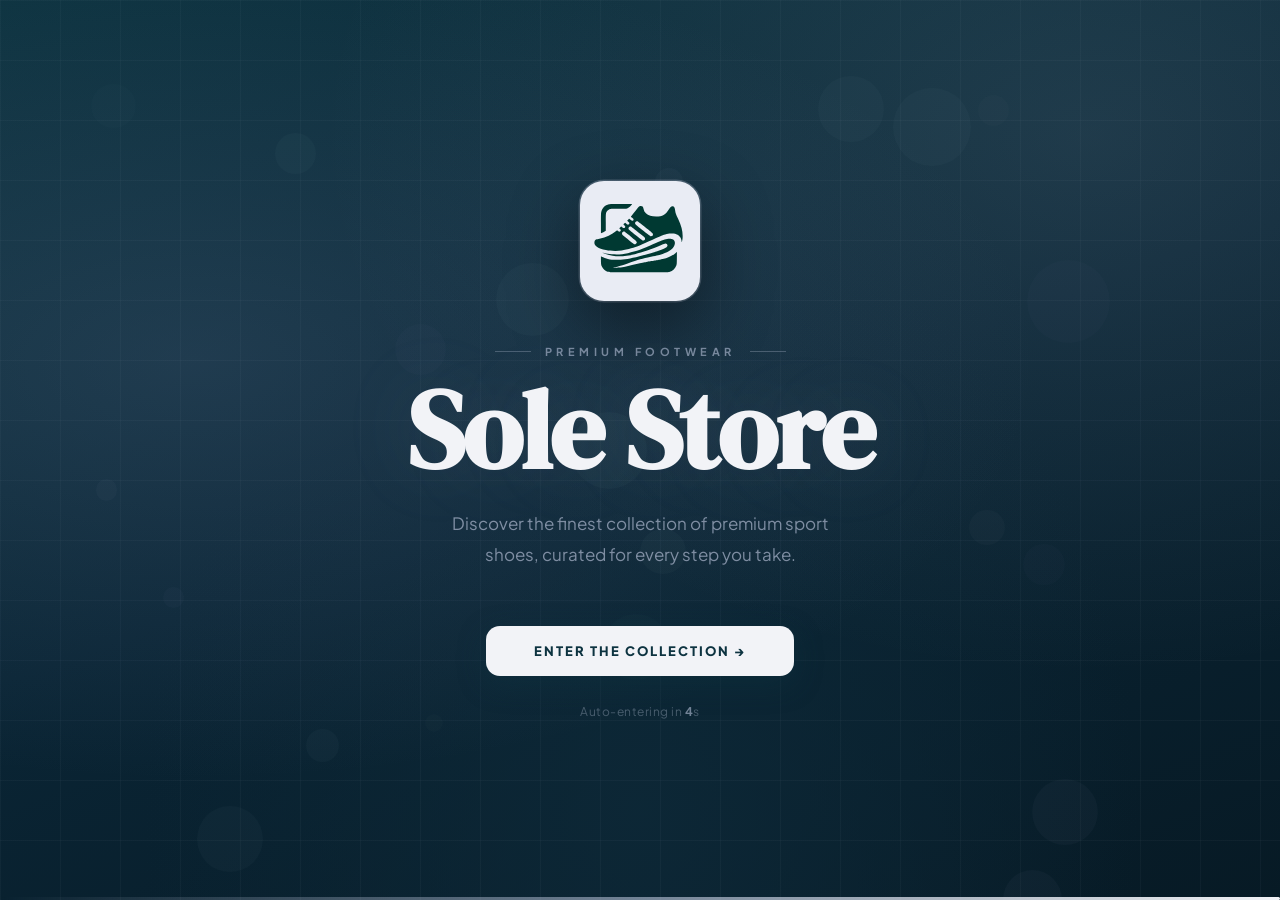
==== frontend/index.html @ f706a9fe "Add files via upload" ====
<!DOCTYPE html>
<html lang="en">
<head>
<meta charset="UTF-8">
<meta name="viewport" content="width=device-width, initial-scale=1.0">
<title>Sole Store</title>
<link rel="icon" type="image/svg+xml" href="logo.svg">
</head>
<body>
<script>
  // ── ENTRY POINT ──────────────────────────────────────────
  // welcome.html shows every new session (sessionStorage resets on tab close)
  const welcomed = sessionStorage.getItem('sole_welcomed');
  const userRaw  = localStorage.getItem('sole_user');
  const user     = userRaw ? JSON.parse(userRaw) : null;

  if (!welcomed) {
    location.href = 'welcome.html';
  } else if (!user) {
    location.href = 'login.html';
  } else if (user.role === 'admin') {
    location.href = 'admin.html';
  } else {
    location.href = 'client-welcome.html';
  }
</script>
</body>
</html>
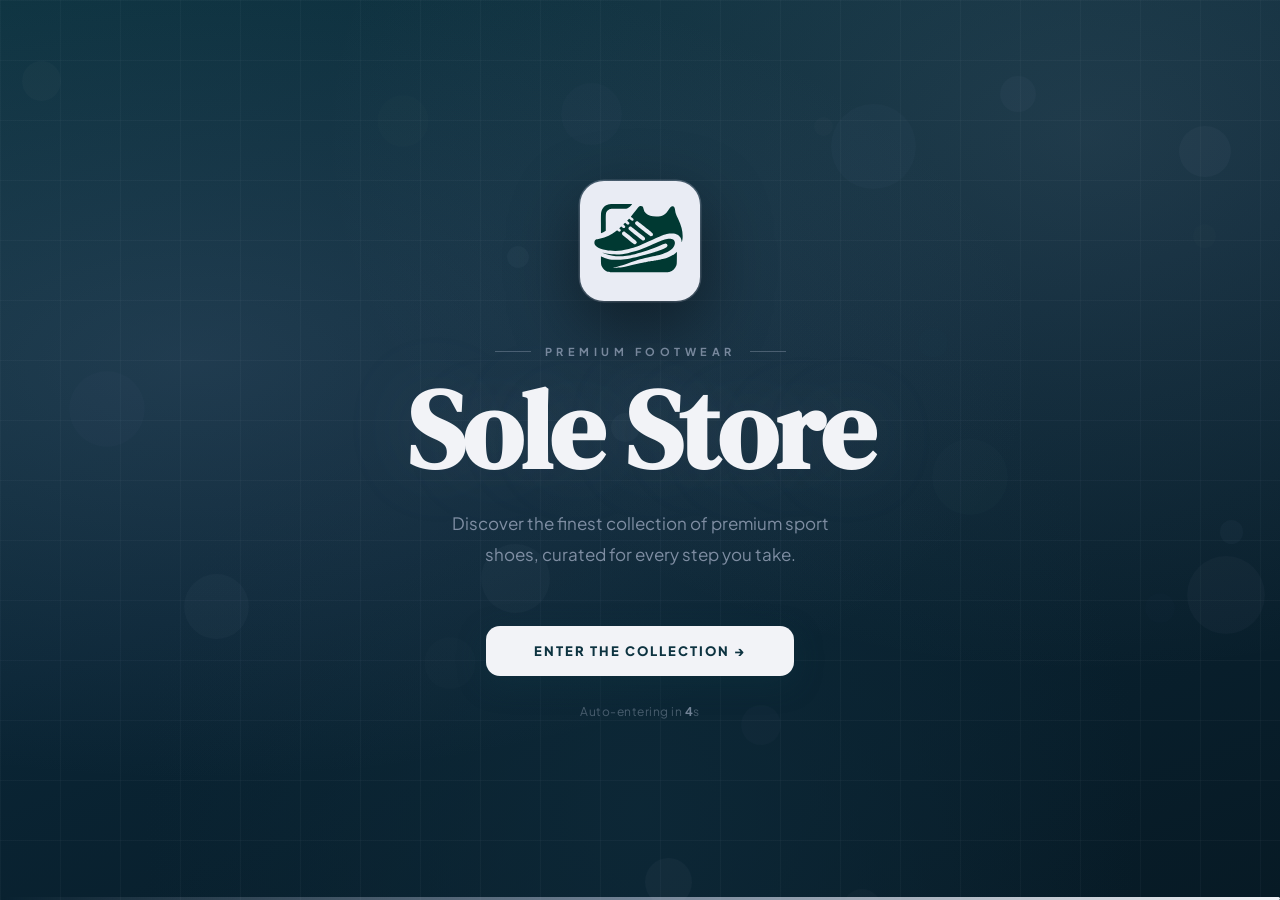
==== commit d78e0a9c: "Update index.html" ====
--- a/frontend/index.html
+++ b/frontend/index.html
@@ -8,21 +8,15 @@
 </head>
 <body>
 <script>
-  // ── ENTRY POINT ──────────────────────────────────────────
-  // welcome.html shows every new session (sessionStorage resets on tab close)
-  const welcomed = sessionStorage.getItem('sole_welcomed');
-  const userRaw  = localStorage.getItem('sole_user');
-  const user     = userRaw ? JSON.parse(userRaw) : null;
+sessionStorage.removeItem('sole_welcomed');
 
-  if (!welcomed) {
+const userRaw = localStorage.getItem('sole_user');
+
+if (!userRaw) {
     location.href = 'welcome.html';
-  } else if (!user) {
+} else {
     location.href = 'login.html';
-  } else if (user.role === 'admin') {
-    location.href = 'admin.html';
-  } else {
-    location.href = 'client-welcome.html';
-  }
+}
 </script>
 </body>
 </html>
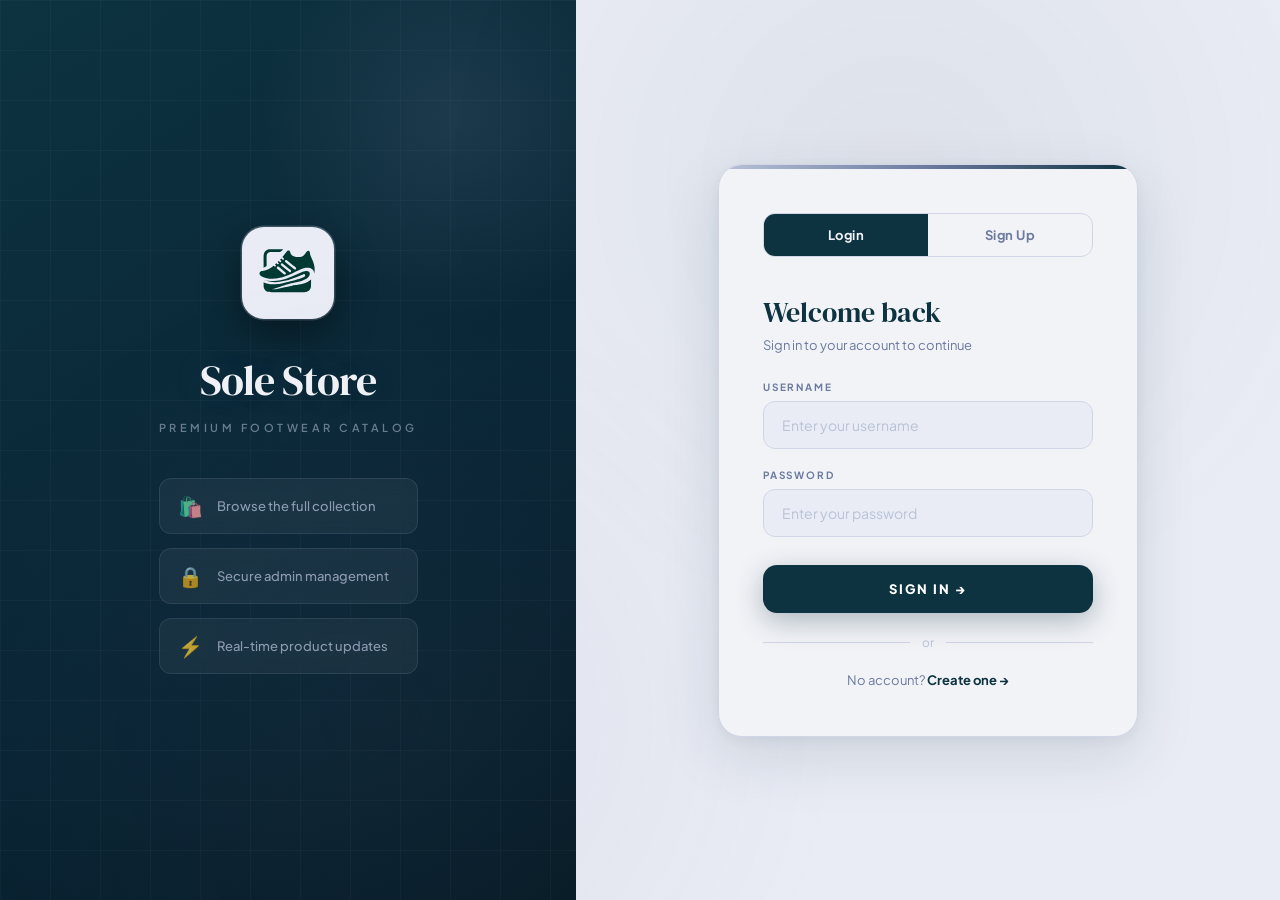
==== commit fd535a5d: "Update index.html" ====
--- a/frontend/index.html
+++ b/frontend/index.html
@@ -8,15 +8,10 @@
 </head>
 <body>
 <script>
-sessionStorage.removeItem('sole_welcomed');
+localStorage.removeItem('sole_user');
+sessionStorage.clear();
 
-const userRaw = localStorage.getItem('sole_user');
-
-if (!userRaw) {
-    location.href = 'welcome.html';
-} else {
-    location.href = 'login.html';
-}
+window.location.href = 'login.html';
 </script>
 </body>
 </html>
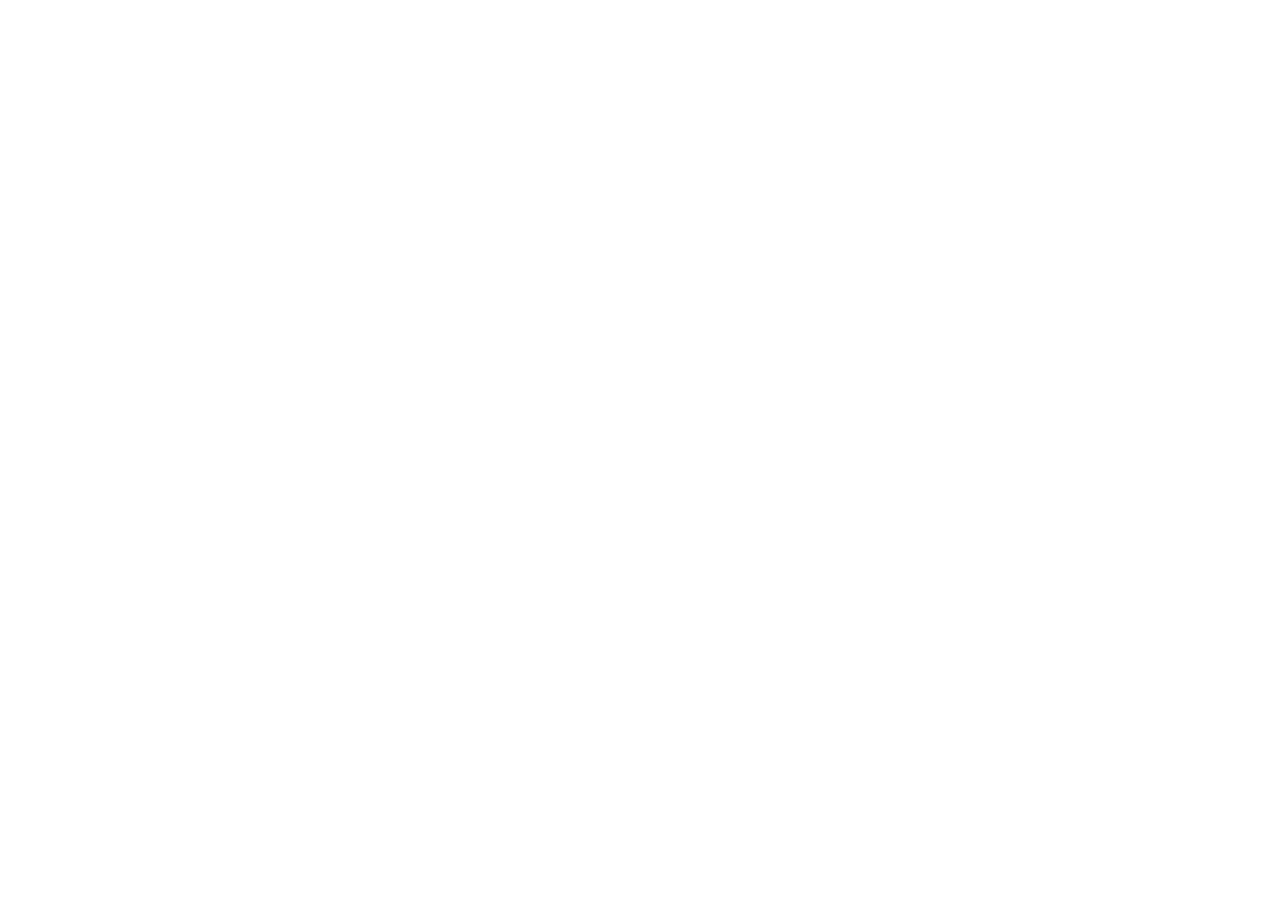
==== commit e33feb51: "Update index.html" ====
--- a/frontend/index.html
+++ b/frontend/index.html
@@ -11,7 +11,9 @@
 localStorage.removeItem('sole_user');
 sessionStorage.clear();
 
-window.location.href = 'login.html';
+setTimeout(() => {
+    window.location.href = 'welcome.html';
+}, 3000);
 </script>
 </body>
 </html>
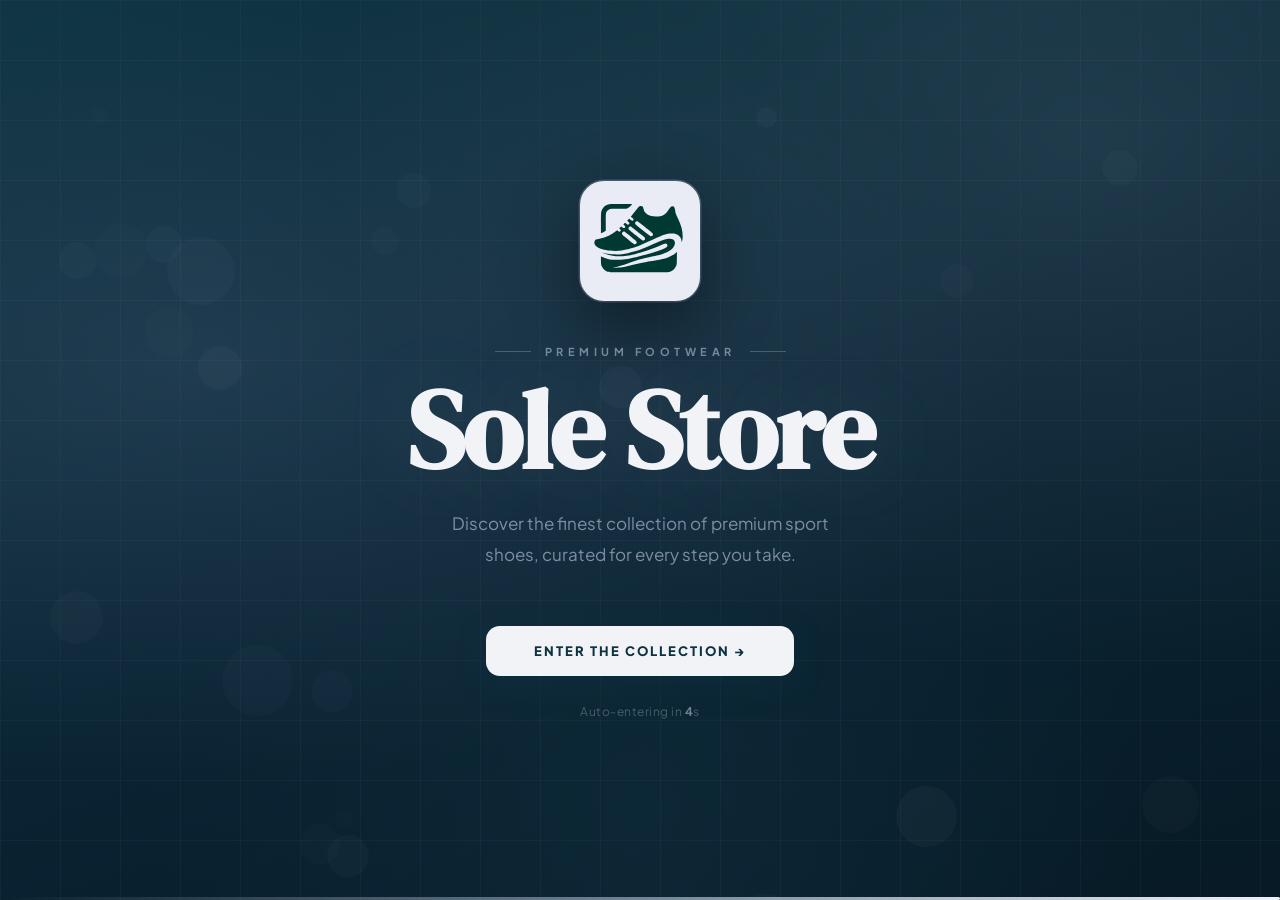
==== commit dabd6cc8: "Update index.html" ====
--- a/frontend/index.html
+++ b/frontend/index.html
@@ -11,9 +11,7 @@
 localStorage.removeItem('sole_user');
 sessionStorage.clear();
 
-setTimeout(() => {
-    window.location.href = 'welcome.html';
-}, 3000);
+window.location.href = 'welcome.html';
 </script>
 </body>
 </html>
